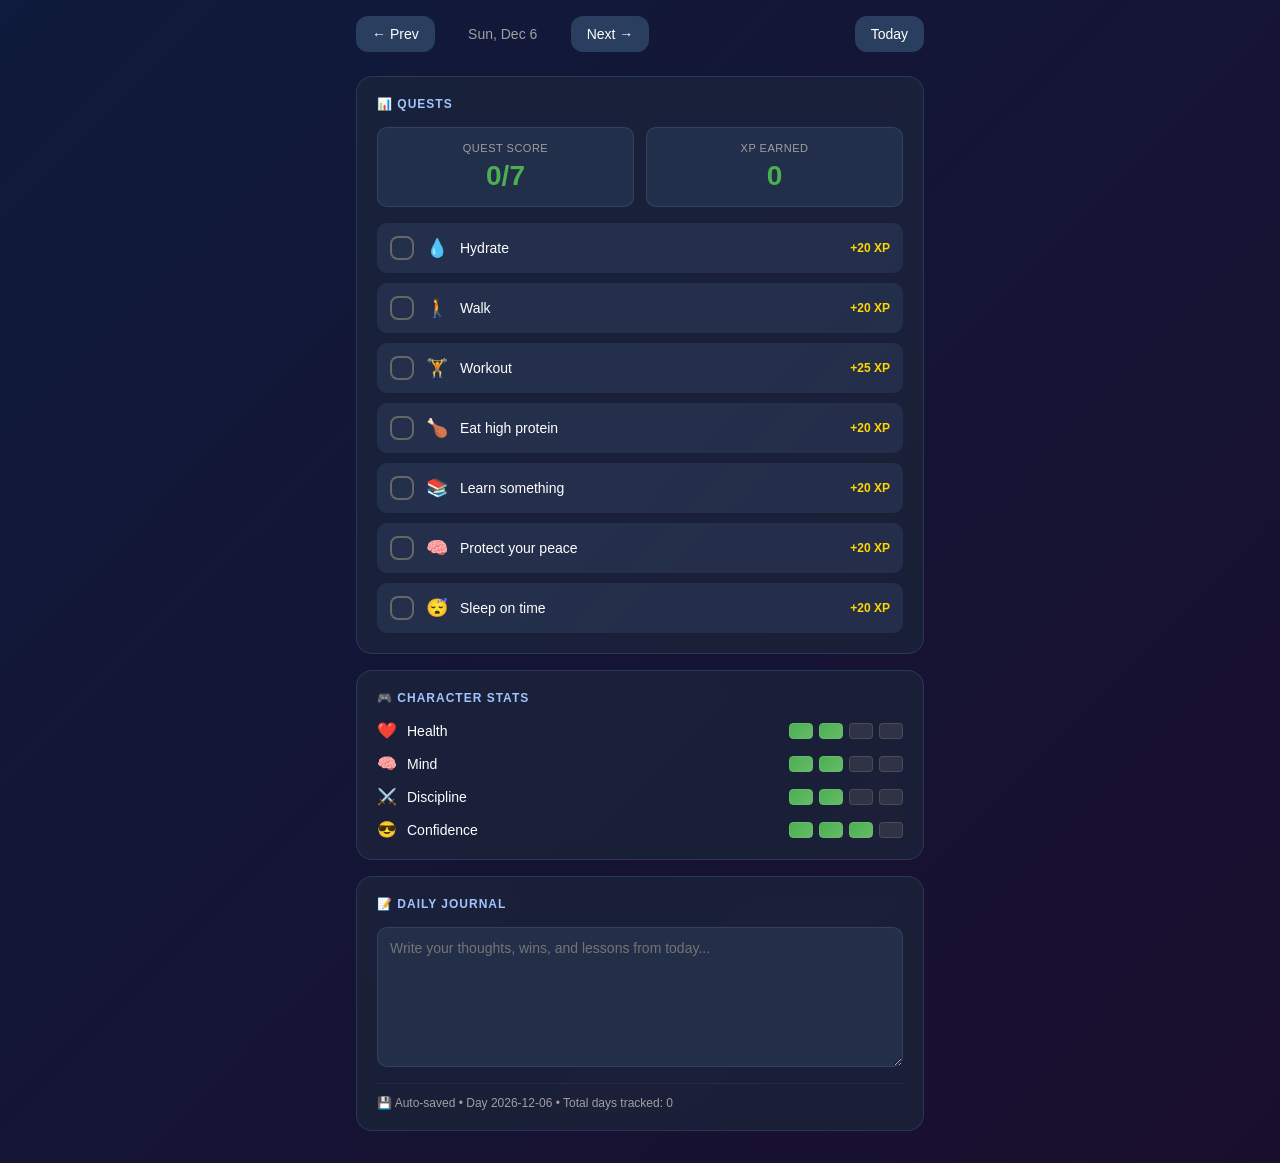
==== Index.html @ b0b22b36 "Add files via upload" ====
<!DOCTYPE html>
<html lang="en">
<head>
    <meta charset="UTF-8">
    <meta name="viewport" content="width=device-width, initial-scale=1.0">
    <meta name="description" content="Gamify your life - track daily quests, build character stats, log your journey">
    <meta name="theme-color" content="#0f1b3c">
    <meta name="apple-mobile-web-app-capable" content="yes">
    <meta name="apple-mobile-web-app-status-bar-style" content="black-translucent">
    <meta name="apple-mobile-web-app-title" content="Life Simulator">
    
    <link rel="manifest" href="./manifest.json">
    <link rel="icon" type="image/svg+xml" href="data:image/svg+xml,<svg xmlns='http://www.w3.org/2000/svg' viewBox='0 0 192 192'><rect fill='%230f1b3c' width='192' height='192'/><text x='96' y='120' font-size='100' fill='%23ffd700' text-anchor='middle' font-weight='bold' font-family='Arial'>⚡</text></svg>">
    <link rel="apple-touch-icon" href="data:image/svg+xml,<svg xmlns='http://www.w3.org/2000/svg' viewBox='0 0 192 192'><rect fill='%230f1b3c' width='192' height='192'/><text x='96' y='120' font-size='100' fill='%23ffd700' text-anchor='middle' font-weight='bold' font-family='Arial'>⚡</text></svg>">
    
    <title>Life Simulator - Daily Quest Tracker</title>
    <style>
        * {
            margin: 0;
            padding: 0;
            box-sizing: border-box;
        }

        body {
            background: linear-gradient(135deg, #0f1b3c 0%, #1a0e2e 100%);
            font-family: -apple-system, BlinkMacSystemFont, 'Segoe UI', Roboto, sans-serif;
            min-height: 100vh;
            color: #fff;
        }

        .simulator {
            max-width: 600px;
            margin: 0 auto;
            padding: 16px;
        }

        .header {
            display: flex;
            justify-content: space-between;
            align-items: center;
            margin-bottom: 24px;
            gap: 10px;
            flex-wrap: wrap;
        }

        .day-nav {
            display: flex;
            gap: 8px;
            align-items: center;
        }

        button {
            background: #2a3f5f;
            color: #fff;
            border: none;
            padding: 10px 16px;
            border-radius: 12px;
            cursor: pointer;
            font-size: 14px;
            font-weight: 500;
            transition: all 0.2s;
        }

        button:hover {
            background: #3d5a7f;
            transform: translateY(-2px);
        }

        button:active {
            transform: translateY(0);
        }

        .date-display {
            font-size: 14px;
            color: #a0a0a0;
            min-width: 120px;
            text-align: center;
        }

        .card {
            background: rgba(30, 40, 60, 0.6);
            border: 1px solid rgba(100, 150, 200, 0.2);
            border-radius: 16px;
            padding: 20px;
            margin-bottom: 16px;
            backdrop-filter: blur(10px);
        }

        .card-title {
            font-size: 12px;
            font-weight: 600;
            color: #a0c4ff;
            text-transform: uppercase;
            letter-spacing: 1px;
            margin-bottom: 16px;
            display: flex;
            align-items: center;
            gap: 8px;
        }

        .quest-list {
            display: flex;
            flex-direction: column;
            gap: 10px;
        }

        .quest-item {
            display: flex;
            align-items: center;
            gap: 12px;
            padding: 12px;
            background: rgba(50, 70, 100, 0.4);
            border-radius: 10px;
            cursor: pointer;
            transition: all 0.2s;
            border: 1px solid transparent;
        }

        .quest-item:hover {
            background: rgba(60, 90, 130, 0.6);
            border-color: rgba(100, 150, 200, 0.3);
        }

        .quest-item.completed {
            background: rgba(70, 120, 80, 0.4);
            border-color: rgba(100, 200, 120, 0.3);
        }

        .quest-checkbox {
            width: 24px;
            height: 24px;
            border: 2px solid #666;
            border-radius: 8px;
            display: flex;
            align-items: center;
            justify-content: center;
            font-size: 14px;
            transition: all 0.2s;
            flex-shrink: 0;
            background: transparent;
        }

        .quest-item.completed .quest-checkbox {
            background: #4CAF50;
            border-color: #66BB6A;
            color: white;
            font-weight: bold;
        }

        .quest-content {
            flex: 1;
            display: flex;
            align-items: center;
            gap: 12px;
            min-width: 0;
        }

        .quest-icon {
            font-size: 18px;
            flex-shrink: 0;
        }

        .quest-name {
            font-size: 14px;
            font-weight: 500;
            flex: 1;
        }

        .quest-xp {
            font-size: 12px;
            color: #ffd700;
            font-weight: 600;
            flex-shrink: 0;
        }

        .score-section {
            display: grid;
            grid-template-columns: 1fr 1fr;
            gap: 12px;
            margin-bottom: 16px;
        }

        .score-box {
            background: rgba(50, 70, 100, 0.4);
            padding: 14px;
            border-radius: 10px;
            text-align: center;
            border: 1px solid rgba(100, 150, 200, 0.2);
        }

        .score-label {
            font-size: 11px;
            color: #a0a0a0;
            text-transform: uppercase;
            letter-spacing: 0.5px;
            margin-bottom: 6px;
        }

        .score-value {
            font-size: 28px;
            font-weight: bold;
            color: #4CAF50;
        }

        .stats-grid {
            display: grid;
            gap: 14px;
        }

        .stat-row {
            display: flex;
            justify-content: space-between;
            align-items: center;
        }

        .stat-label {
            display: flex;
            align-items: center;
            gap: 10px;
            font-size: 14px;
            font-weight: 500;
        }

        .stat-icon {
            font-size: 16px;
        }

        .stat-bars {
            display: flex;
            gap: 6px;
        }

        .bar {
            width: 24px;
            height: 16px;
            border-radius: 4px;
            background: rgba(100, 100, 100, 0.3);
            border: 1px solid rgba(100, 100, 100, 0.5);
        }

        .bar.filled {
            background: linear-gradient(135deg, #4CAF50, #66BB6A);
            border-color: #66BB6A;
        }

        .journal-textarea {
            width: 100%;
            min-height: 140px;
            background: rgba(50, 70, 100, 0.4);
            border: 1px solid rgba(100, 150, 200, 0.2);
            border-radius: 10px;
            padding: 12px;
            color: #fff;
            font-family: inherit;
            font-size: 14px;
            resize: vertical;
            transition: all 0.2s;
            margin-bottom: 12px;
        }

        .journal-textarea:focus {
            outline: none;
            border-color: rgba(100, 150, 200, 0.5);
            background: rgba(50, 70, 100, 0.6);
        }

        .day-stats {
            font-size: 12px;
            color: #a0a0a0;
            padding-top: 12px;
            border-top: 1px solid rgba(100, 150, 200, 0.1);
        }

        .install-prompt {
            position: fixed;
            bottom: 20px;
            right: 20px;
            background: rgba(76, 175, 80, 0.9);
            border-radius: 12px;
            padding: 12px 16px;
            font-size: 13px;
            display: none;
            gap: 12px;
            align-items: center;
            z-index: 1000;
        }

        .install-prompt.show {
            display: flex;
        }

        .install-prompt button {
            background: #2a3f5f;
            padding: 8px 12px;
            font-size: 12px;
        }

        .install-prompt button:last-child {
            background: transparent;
            color: #fff;
            cursor: pointer;
        }

        @media (max-width: 480px) {
            .simulator {
                padding: 12px;
            }

            .card {
                padding: 16px;
            }

            .install-prompt {
                bottom: 16px;
                right: 16px;
                left: 16px;
                flex-direction: column;
            }
        }
    </style>
</head>
<body>
    <div class="simulator">
        <div class="header">
            <div class="day-nav">
                <button onclick="prevDay()">← Prev</button>
                <div class="date-display" id="dateDisplay"></div>
                <button onclick="nextDay()">Next →</button>
            </div>
            <button onclick="goToToday()">Today</button>
        </div>

        <!-- Quests Card -->
        <div class="card">
            <div class="card-title">📊 Quests</div>
            <div class="score-section">
                <div class="score-box">
                    <div class="score-label">Quest Score</div>
                    <div class="score-value" id="questScore">0/7</div>
                </div>
                <div class="score-box">
                    <div class="score-label">XP Earned</div>
                    <div class="score-value" id="xpEarned">0</div>
                </div>
            </div>
            <div class="quest-list" id="questList"></div>
        </div>

        <!-- Character Stats Card -->
        <div class="card">
            <div class="card-title">🎮 Character Stats</div>
            <div class="stats-grid" id="statsGrid"></div>
        </div>

        <!-- Journal Card -->
        <div class="card">
            <div class="card-title">📝 Daily Journal</div>
            <textarea
                class="journal-textarea"
                id="journal"
                placeholder="Write your thoughts, wins, and lessons from today..."
            ></textarea>
            <div class="day-stats">
                💾 Auto-saved • Day <span id="dayIndicator"></span> • Total days tracked: <span id="daysTracked">0</span>
            </div>
        </div>
    </div>

    <div class="install-prompt" id="installPrompt">
        <span>Add Life Simulator to your home screen?</span>
        <button onclick="installApp()">Install</button>
        <button onclick="dismissInstall()">×</button>
    </div>

    <script>
        const QUESTS = [
            { id: 'hydrate', name: 'Hydrate', icon: '💧', xp: 20 },
            { id: 'walk', name: 'Walk', icon: '🚶', xp: 20 },
            { id: 'workout', name: 'Workout', icon: '🏋️', xp: 25 },
            { id: 'protein', name: 'Eat high protein', icon: '🍗', xp: 20 },
            { id: 'learn', name: 'Learn something', icon: '📚', xp: 20 },
            { id: 'peace', name: 'Protect your peace', icon: '🧠', xp: 20 },
            { id: 'sleep', name: 'Sleep on time', icon: '😴', xp: 20 },
        ];

        let currentDate = new Date().toISOString().split('T')[0];
        let allDays = {};
        let stats = { health: 2, mind: 2, discipline: 2, confidence: 3 };
        let deferredPrompt = null;

        // Register service worker
        if ('serviceWorker' in navigator) {
            navigator.serviceWorker.register('./service-worker.js')
                .then(registration => console.log('Service Worker registered'))
                .catch(err => console.log('Service Worker registration failed:', err));
        }

        // Handle install prompt
        window.addEventListener('beforeinstallprompt', event => {
            event.preventDefault();
            deferredPrompt = event;
            document.getElementById('installPrompt').classList.add('show');
        });

        function installApp() {
            if (deferredPrompt) {
                deferredPrompt.prompt();
                deferredPrompt.userChoice.then(choiceResult => {
                    if (choiceResult.outcome === 'accepted') {
                        console.log('App installed');
                    }
                    deferredPrompt = null;
                    dismissInstall();
                });
            }
        }

        function dismissInstall() {
            document.getElementById('installPrompt').classList.remove('show');
        }

        function loadData() {
            const saved = localStorage.getItem('lifeSimulator_days');
            if (saved) allDays = JSON.parse(saved);

            const savedStats = localStorage.getItem('lifeSimulator_stats');
            if (savedStats) stats = JSON.parse(savedStats);
        }

        function saveData() {
            localStorage.setItem('lifeSimulator_days', JSON.stringify(allDays));
            localStorage.setItem('lifeSimulator_stats', JSON.stringify(stats));
        }

        function getCurrentDayData() {
            if (!allDays[currentDate]) {
                allDays[currentDate] = { quests: {}, journal: '' };
            }
            return allDays[currentDate];
        }

        function updateDisplay() {
            const date = new Date(currentDate + 'T00:00:00');
            document.getElementById('dateDisplay').textContent = date.toLocaleDateString('en-US', {
                weekday: 'short',
                month: 'short',
                day: 'numeric'
            });
            document.getElementById('dayIndicator').textContent = currentDate;
            document.getElementById('daysTracked').textContent = Object.keys(allDays).length;

            const dayData = getCurrentDayData();
            document.getElementById('journal').value = dayData.journal || '';

            updateQuests(dayData.quests);
            updateStats();
            updateScores(dayData.quests);
        }

        function updateQuests(quests) {
            const list = document.getElementById('questList');
            list.innerHTML = '';
            QUESTS.forEach(quest => {
                const completed = quests[quest.id] || false;
                const div = document.createElement('div');
                div.className = `quest-item ${completed ? 'completed' : ''}`;
                div.innerHTML = `
                    <div class="quest-checkbox">${completed ? '✓' : ''}</div>
                    <div class="quest-content">
                        <span class="quest-icon">${quest.icon}</span>
                        <span class="quest-name">${quest.name}</span>
                        <span class="quest-xp">+${quest.xp} XP</span>
                    </div>
                `;
                div.onclick = () => toggleQuest(quest.id);
                list.appendChild(div);
            });
        }

        function updateStats() {
            const grid = document.getElementById('statsGrid');
            grid.innerHTML = `
                ${createStatRow('Health', stats.health, '❤️')}
                ${createStatRow('Mind', stats.mind, '🧠')}
                ${createStatRow('Discipline', stats.discipline, '⚔️')}
                ${createStatRow('Confidence', stats.confidence, '😎')}
            `;
        }

        function createStatRow(label, value, icon) {
            const bars = Array(4).fill(0).map((_, i) => 
                `<div class="bar ${i < value ? 'filled' : ''}"></div>`
            ).join('');
            return `
                <div class="stat-row">
                    <div class="stat-label">
                        <span class="stat-icon">${icon}</span>
                        ${label}
                    </div>
                    <div class="stat-bars">${bars}</div>
                </div>
            `;
        }

        function updateScores(quests) {
            const completed = Object.values(quests).filter(Boolean).length;
            document.getElementById('questScore').textContent = `${completed}/7`;

            const xp = QUESTS.reduce((sum, quest) => {
                return sum + (quests[quest.id] ? quest.xp : 0);
            }, 0);
            document.getElementById('xpEarned').textContent = xp;
        }

        function toggleQuest(questId) {
            const dayData = getCurrentDayData();
            const wasCompleted = dayData.quests[questId];
            dayData.quests[questId] = !wasCompleted;

            if (!wasCompleted) {
                if (questId === 'workout' || questId === 'protein') stats.health = Math.min(4, stats.health + 1);
                if (questId === 'peace') stats.mind = Math.min(4, stats.mind + 1);
                if (questId === 'walk' || questId === 'sleep') stats.discipline = Math.min(4, stats.discipline + 1);
                if (questId === 'learn') stats.confidence = Math.min(4, stats.confidence + 1);
            }

            saveData();
            updateDisplay();
        }

        function handleJournalChange() {
            const dayData = getCurrentDayData();
            dayData.journal = document.getElementById('journal').value;
            saveData();
        }

        function prevDay() {
            const d = new Date(currentDate + 'T00:00:00');
            d.setDate(d.getDate() - 1);
            currentDate = d.toISOString().split('T')[0];
            updateDisplay();
        }

        function nextDay() {
            const d = new Date(currentDate + 'T00:00:00');
            d.setDate(d.getDate() + 1);
            currentDate = d.toISOString().split('T')[0];
            updateDisplay();
        }

        function goToToday() {
            currentDate = new Date().toISOString().split('T')[0];
            updateDisplay();
        }

        document.getElementById('journal').addEventListener('input', handleJournalChange);

        // Initialize
        loadData();
        updateDisplay();
    </script>
</body>
</html>
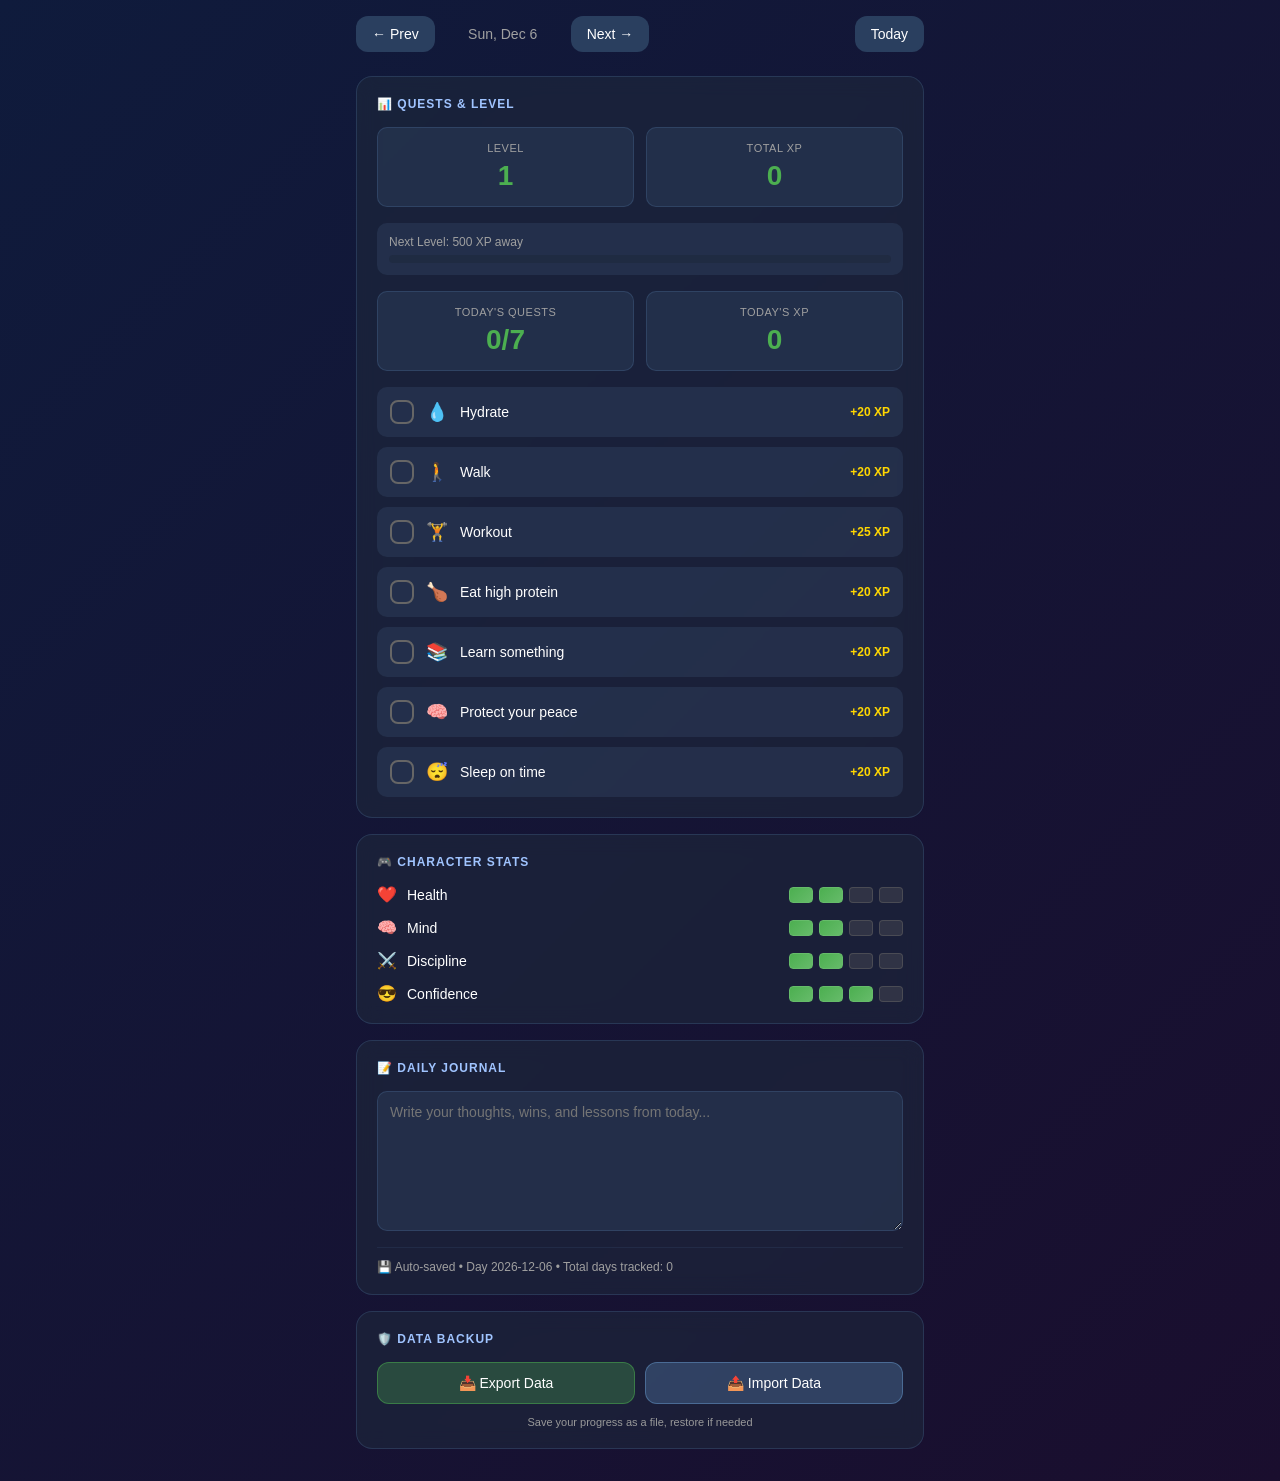
==== commit 77e1416d: "Add files via upload" ====
--- a/Index.html
+++ b/Index.html
@@ -332,14 +332,30 @@
 
         <!-- Quests Card -->
         <div class="card">
-            <div class="card-title">📊 Quests</div>
+            <div class="card-title">📊 Quests & Level</div>
             <div class="score-section">
                 <div class="score-box">
-                    <div class="score-label">Quest Score</div>
+                    <div class="score-label">Level</div>
+                    <div class="score-value" id="playerLevel">1</div>
+                </div>
+                <div class="score-box">
+                    <div class="score-label">Total XP</div>
+                    <div class="score-value" id="totalXPDisplay">0</div>
+                </div>
+            </div>
+            <div style="background: rgba(50, 70, 100, 0.4); padding: 12px; border-radius: 10px; margin-bottom: 16px; font-size: 12px; color: #a0a0a0;">
+                <div style="margin-bottom: 6px;">Next Level: <span id="xpToNext">500</span> XP away</div>
+                <div style="background: rgba(30, 40, 60, 0.6); height: 8px; border-radius: 4px; overflow: hidden;">
+                    <div id="xpBar" style="background: linear-gradient(90deg, #4CAF50, #66BB6A); height: 100%; width: 0%; transition: width 0.3s;"></div>
+                </div>
+            </div>
+            <div class="score-section">
+                <div class="score-box">
+                    <div class="score-label">Today's Quests</div>
                     <div class="score-value" id="questScore">0/7</div>
                 </div>
                 <div class="score-box">
-                    <div class="score-label">XP Earned</div>
+                    <div class="score-label">Today's XP</div>
                     <div class="score-value" id="xpEarned">0</div>
                 </div>
             </div>
@@ -364,6 +380,18 @@
                 💾 Auto-saved • Day <span id="dayIndicator"></span> • Total days tracked: <span id="daysTracked">0</span>
             </div>
         </div>
+
+        <!-- Data Backup Card -->
+        <div class="card">
+            <div class="card-title">🛡️ Data Backup</div>
+            <div style="display: grid; grid-template-columns: 1fr 1fr; gap: 10px; font-size: 13px;">
+                <button onclick="exportData()" style="padding: 12px; background: rgba(76, 175, 80, 0.3); border: 1px solid rgba(76, 175, 80, 0.5);">📥 Export Data</button>
+                <button onclick="importData()" style="padding: 12px; background: rgba(100, 150, 200, 0.3); border: 1px solid rgba(100, 150, 200, 0.5);">📤 Import Data</button>
+            </div>
+            <div style="font-size: 11px; color: #999; margin-top: 12px; text-align: center;">
+                Save your progress as a file, restore if needed
+            </div>
+        </div>
     </div>
 
     <div class="install-prompt" id="installPrompt">
@@ -386,7 +414,28 @@
         let currentDate = new Date().toISOString().split('T')[0];
         let allDays = {};
         let stats = { health: 2, mind: 2, discipline: 2, confidence: 3 };
+        let totalXP = 0;
         let deferredPrompt = null;
+
+        // Level calculation
+        function getLevelFromXP(xp) {
+            if (xp < 500) return 1;
+            if (xp < 1000) return 2;
+            if (xp < 1500) return 3;
+            if (xp < 2000) return 4;
+            if (xp < 2500) return 5;
+            return Math.floor(xp / 500);
+        }
+
+        function getXPForLevel(level) {
+            return (level - 1) * 500;
+        }
+
+        function getXPToNextLevel(xp) {
+            const currentLevel = getLevelFromXP(xp);
+            const nextLevelXP = currentLevel * 500;
+            return nextLevelXP - xp;
+        }
 
         // Register service worker
         if ('serviceWorker' in navigator) {
@@ -420,16 +469,76 @@
         }
 
         function loadData() {
-            const saved = localStorage.getItem('lifeSimulator_days');
-            if (saved) allDays = JSON.parse(saved);
-
-            const savedStats = localStorage.getItem('lifeSimulator_stats');
-            if (savedStats) stats = JSON.parse(savedStats);
+            try {
+                const saved = localStorage.getItem('lifeSimulator_days');
+                if (saved) allDays = JSON.parse(saved);
+
+                const savedStats = localStorage.getItem('lifeSimulator_stats');
+                if (savedStats) stats = JSON.parse(savedStats);
+
+                const savedXP = localStorage.getItem('lifeSimulator_totalXP');
+                if (savedXP) totalXP = parseInt(savedXP, 10);
+
+                console.log('✓ Data loaded successfully', { allDays, stats, totalXP });
+            } catch (err) {
+                console.error('Error loading data:', err);
+                alert('Storage issue detected. Try: Settings → Privacy → Clear site data');
+            }
         }
 
         function saveData() {
-            localStorage.setItem('lifeSimulator_days', JSON.stringify(allDays));
-            localStorage.setItem('lifeSimulator_stats', JSON.stringify(stats));
+            try {
+                localStorage.setItem('lifeSimulator_days', JSON.stringify(allDays));
+                localStorage.setItem('lifeSimulator_stats', JSON.stringify(stats));
+                localStorage.setItem('lifeSimulator_totalXP', totalXP.toString());
+                console.log('✓ Data saved:', { totalXP, statsLevel: getLevelFromXP(totalXP) });
+            } catch (err) {
+                console.error('Error saving data:', err);
+                alert('Storage full or unavailable. Clear some space and try again.');
+            }
+        }
+
+        function exportData() {
+            const backup = {
+                timestamp: new Date().toISOString(),
+                allDays,
+                stats,
+                totalXP,
+                level: getLevelFromXP(totalXP)
+            };
+            const json = JSON.stringify(backup, null, 2);
+            const blob = new Blob([json], { type: 'application/json' });
+            const url = URL.createObjectURL(blob);
+            const a = document.createElement('a');
+            a.href = url;
+            a.download = `life-simulator-backup-${new Date().toISOString().split('T')[0]}.json`;
+            a.click();
+            URL.revokeObjectURL(url);
+        }
+
+        function importData() {
+            const input = document.createElement('input');
+            input.type = 'file';
+            input.accept = 'application/json';
+            input.onchange = (e) => {
+                const file = e.target.files[0];
+                const reader = new FileReader();
+                reader.onload = (event) => {
+                    try {
+                        const backup = JSON.parse(event.target.result);
+                        allDays = backup.allDays || {};
+                        stats = backup.stats || { health: 2, mind: 2, discipline: 2, confidence: 3 };
+                        totalXP = backup.totalXP || 0;
+                        saveData();
+                        updateDisplay();
+                        alert('✓ Data restored! Refresh the page.');
+                    } catch (err) {
+                        alert('Invalid backup file');
+                    }
+                };
+                reader.readAsText(file);
+            };
+            input.click();
         }
 
         function getCurrentDayData() {
@@ -451,6 +560,19 @@
 
             const dayData = getCurrentDayData();
             document.getElementById('journal').value = dayData.journal || '';
+
+            // Update level display
+            const currentLevel = getLevelFromXP(totalXP);
+            const levelXP = getXPForLevel(currentLevel);
+            const nextLevelXP = getXPForLevel(currentLevel + 1);
+            const xpInCurrentLevel = totalXP - levelXP;
+            const xpNeededForLevel = nextLevelXP - levelXP;
+            const progressPercent = (xpInCurrentLevel / xpNeededForLevel) * 100;
+
+            document.getElementById('playerLevel').textContent = currentLevel;
+            document.getElementById('totalXPDisplay').textContent = totalXP;
+            document.getElementById('xpToNext').textContent = Math.max(0, nextLevelXP - totalXP);
+            document.getElementById('xpBar').style.width = Math.min(100, progressPercent) + '%';
 
             updateQuests(dayData.quests);
             updateStats();
@@ -518,10 +640,23 @@
             dayData.quests[questId] = !wasCompleted;
 
             if (!wasCompleted) {
+                // Add to total XP
+                const quest = QUESTS.find(q => q.id === questId);
+                if (quest) {
+                    totalXP += quest.xp;
+                }
+
+                // Boost stats
                 if (questId === 'workout' || questId === 'protein') stats.health = Math.min(4, stats.health + 1);
                 if (questId === 'peace') stats.mind = Math.min(4, stats.mind + 1);
                 if (questId === 'walk' || questId === 'sleep') stats.discipline = Math.min(4, stats.discipline + 1);
                 if (questId === 'learn') stats.confidence = Math.min(4, stats.confidence + 1);
+            } else {
+                // Uncompleting a quest - subtract XP
+                const quest = QUESTS.find(q => q.id === questId);
+                if (quest) {
+                    totalXP = Math.max(0, totalXP - quest.xp);
+                }
             }
 
             saveData();
